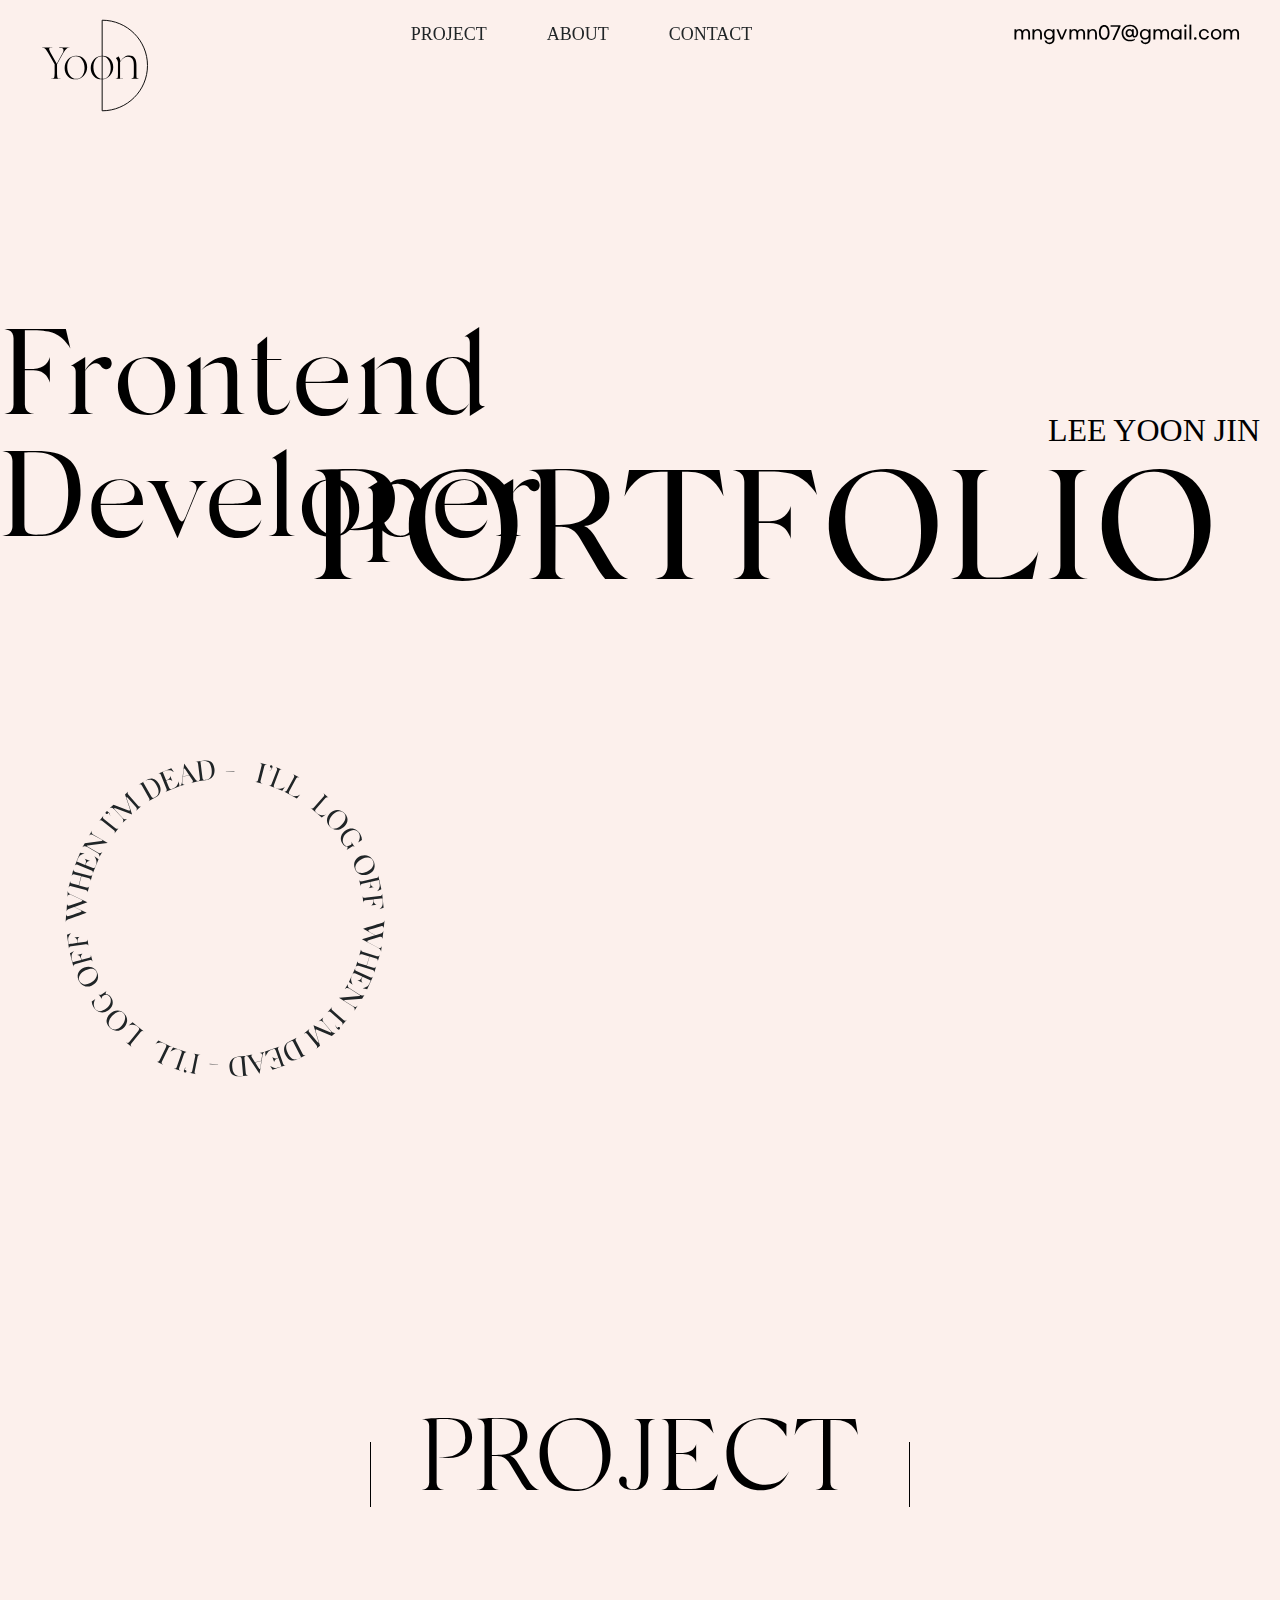
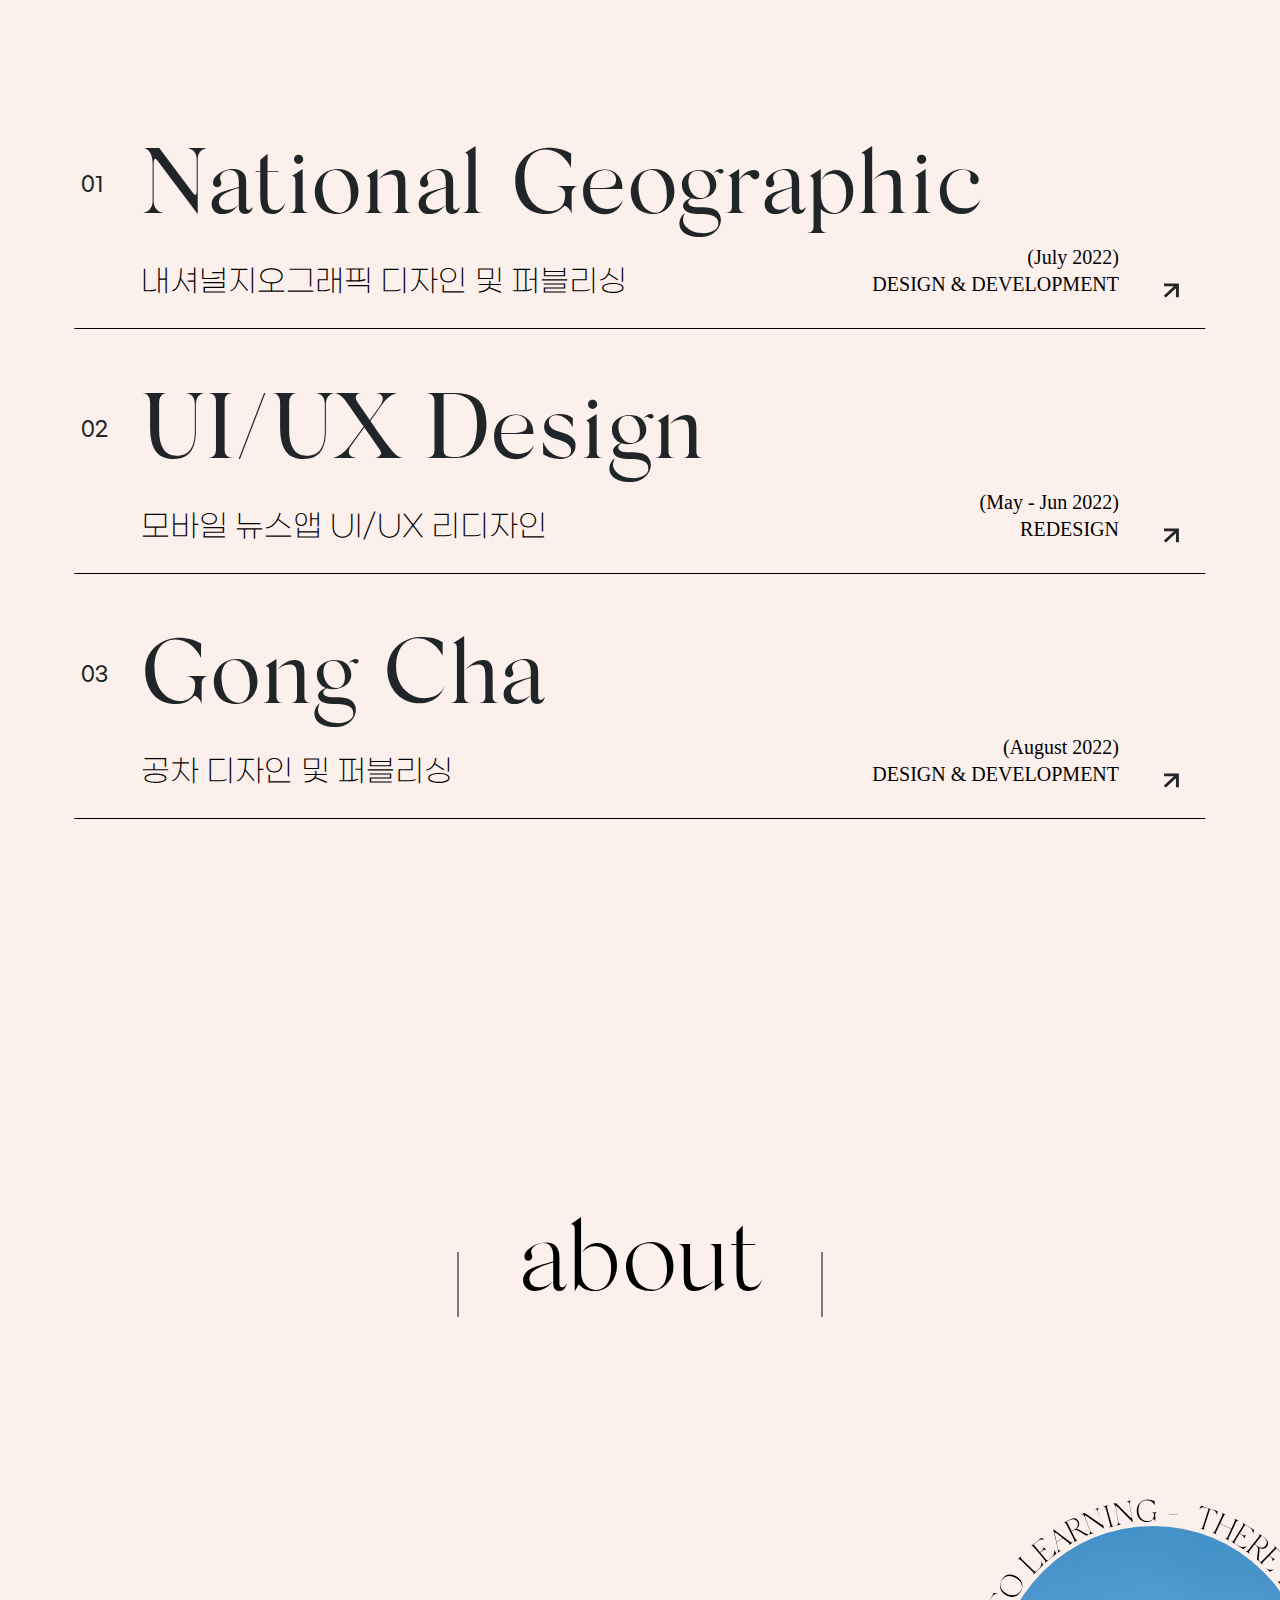
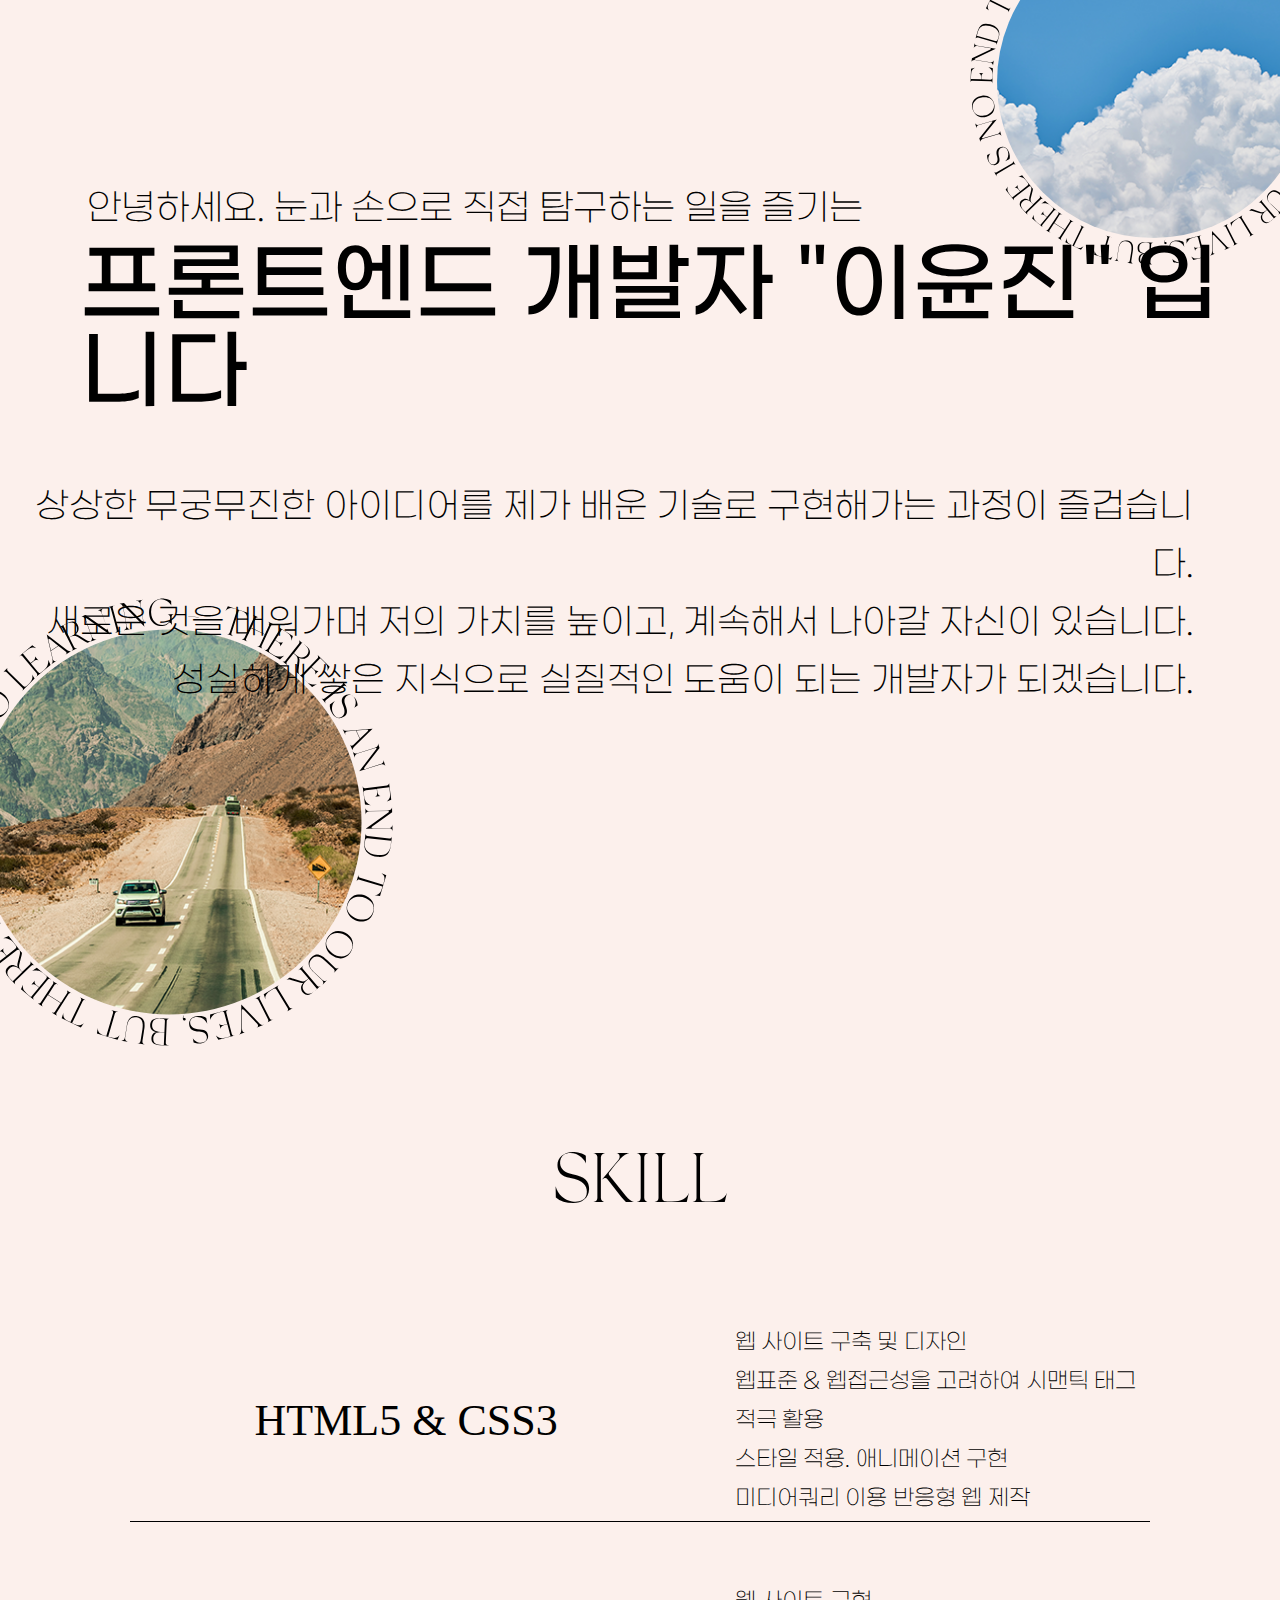
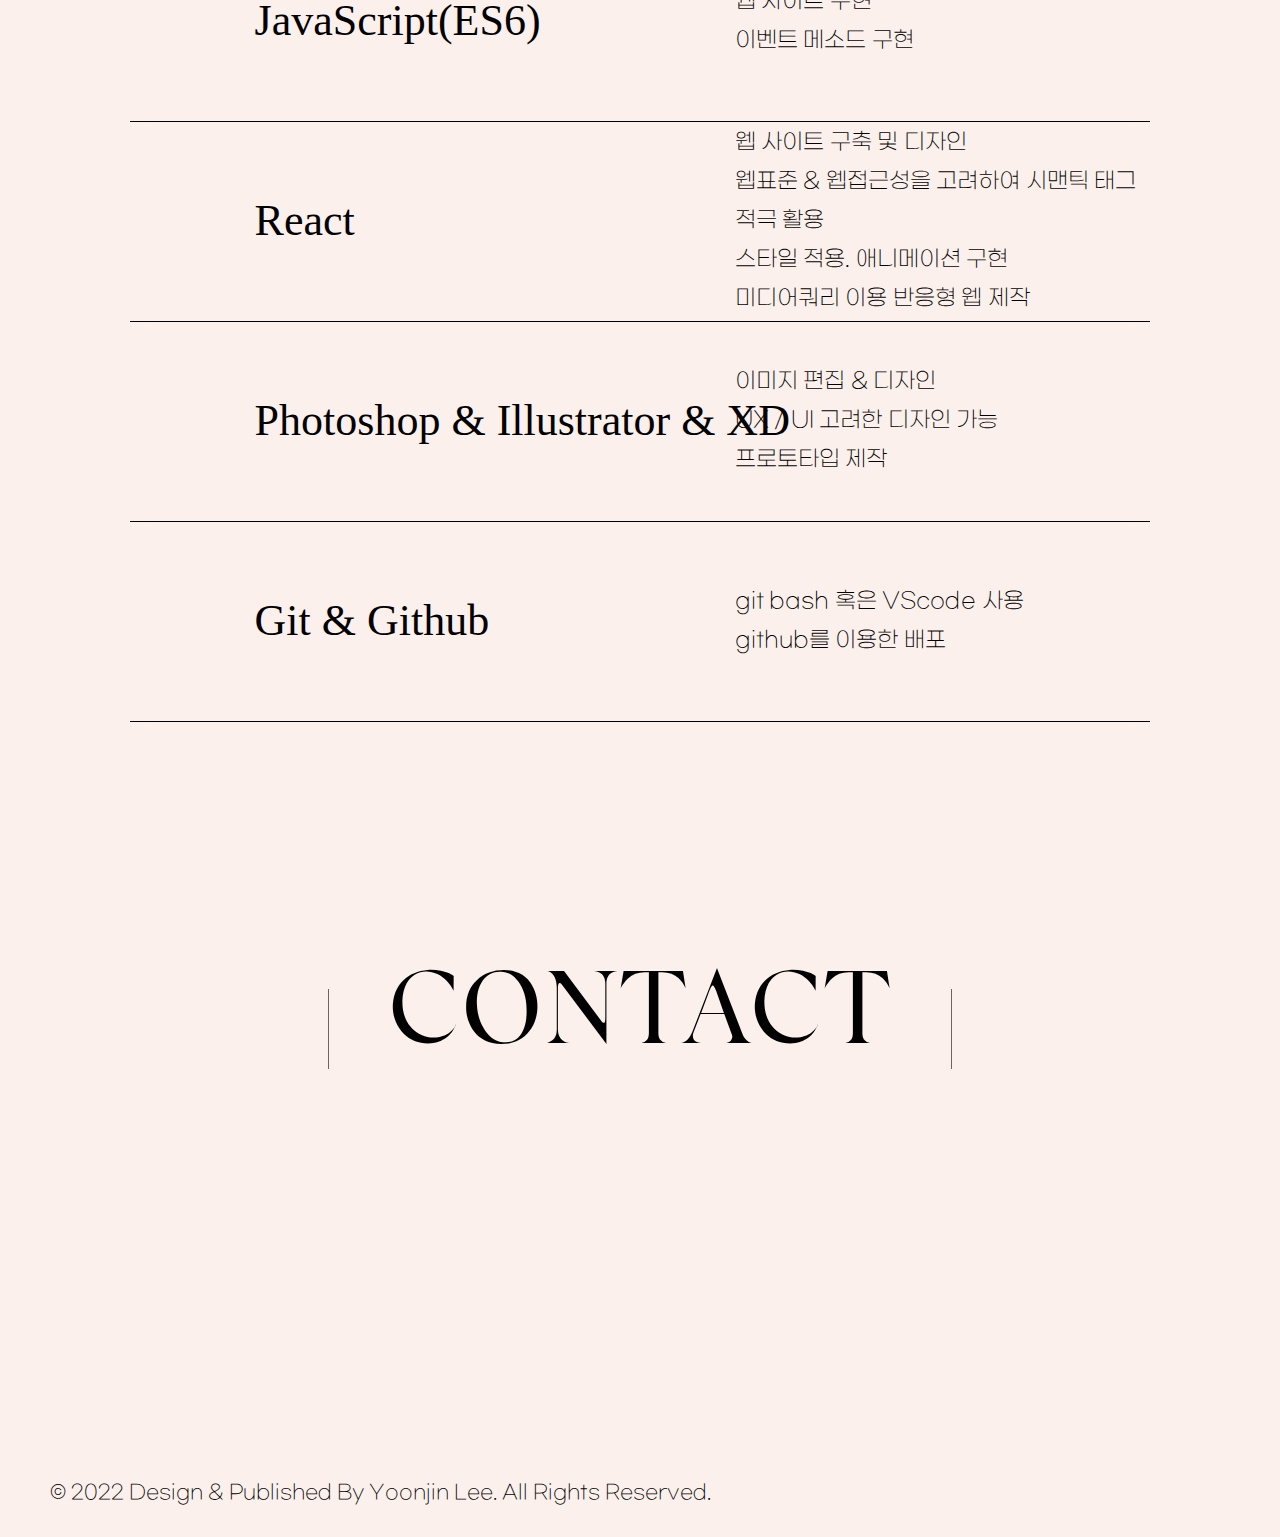
==== index.html @ 03407adf "Create main page" ====
<!DOCTYPE html>
<html lang="ko">
<head>
 <meta charset="UTF-8">
 <meta http-equiv="X-UA-Compatible" content="IE=edge">
<meta name="viewport" content="width=device-width, initial-scale=1, minimum-scale=1, maximum-scale=1, user-scalble=no">

<!-- og -->
<meta property="og:title" content="PORTFOLIO">
<meta property="og:url" content="https://nmgvnm.github.io/Portfolio/">
<meta property="og:image" content="https://nmgvnm.github.io/Portfolio/images/portfolio_og.png">
<meta property="og:description" content="YOONJIN's PORTFOLIO">
<meta property="og:type" content="website">

<!-- favicon -->
<link rel="icon" href="https://nmgvnm.github.io/Portfolio/favicon/favicon_32x32.png" sizes="any">
<link rel="icon" href="https://nmgvnm.github.io/Portfolio/favicon/favicon_180x180.svg" type="image/svg+xml">
<link rel="apple-touch-icon" href="https://nmgvnm.github.io/Portfolio/favicon/favicon_512x512.png">

<!-- reset.css -->
<link rel="stylesheet" href="./common/reset.css">
<!-- font.css -->
<link rel="stylesheet" href="stylesheets/font.css">
<!-- animation.css -->
<link rel="stylesheet" href="stylesheets/animation.css">
<!-- style.css -->
<link rel="stylesheet" href="stylesheets/style.css">
 <title>YOONJIN's PORTFOLIO</title>

</head>
<!-- jQuery -->
<script src="./common/jquery-3.6.0.min.js"></script>
<!-- 내가 작성한 js -->
<script src="script/script.js" defer></script>
<body>
  <div class="wrapper">
    <!-- header -->
    <header>
      <!-- header nav -->
      <div class="top_nav_wrapper">
        <div class="top_nav">
          <div class="logo">
            <img src="images/SVG/logo.svg" alt="logo" class="logo_img">
          </div>
          <ul class="top_menu">
            <li class="project_btn"><a href="#">PROJECT</a></li>
            <li class="about_btn"><a href="#">ABOUT</a></li>
            <li class="contact_btn"><a href="#">CONTACT</a></li>
          </ul>
          <div class="E-mail">
            <p>mngvmn07@gmail.com</p>
          </div>
        </div>
      </div>
      <div class="title_wrapper">
        <div class="title">
          <!-- title 내용 -->
          <h2>Frontend Developer</h2>
          <P>LEE YOON JIN</P>
          <h1>PORTFOLIO</h1>
          <!-- 애니메이션 -->
          <div class="header_ani">
            <img src="images/SVG/header_ani.svg" alt="header_ani" class="ani1">
          </div>
        </div>
      </div>
    </header>
    
    <!-- project, about  -->
    <main>
      <div class="project">
        <h3>PROJECT</h3>
        <ul class="project_list">
          <li class="content">
            <a href="https://nmgvnm.github.io/Portfolio/PROJECT/01">
              <span>01</span>
              <h2>National Geographic</h2>
              <h4>내셔널지오그래픽 디자인 및 퍼블리싱</h4>
              <p>(July 2022)<br>DESIGN & DEVELOPMENT</p>
              <img src="images/SVG/project_arrow.svg" alt="arrow" class="arrow">
            </a>
          </li>
          <li class="content">
            <a href="https://nmgvnm.github.io/Portfolio/PROJECT/02/">
              <span>02</span>
              <h2>UI/UX Design</h2>
              <h4>모바일 뉴스앱 UI/UX 리디자인</h4>
              <p>(May - Jun 2022)<br>REDESIGN</p>
              <img src="images/SVG/project_arrow.svg" alt="arrow" class="arrow">
            </a>
          </li>
          <li class="content">
            <a href="https://nmgvnm.github.io/Portfolio/PROJECT/03/">
              <span>03</span>
              <h2>Gong Cha</h2>
              <h4>공차 디자인 및 퍼블리싱</h4>
              <p>(August 2022)<br>DESIGN & DEVELOPMENT</p>
              <img src="images/SVG/project_arrow.svg" alt="arrow" class="arrow">
            </a>
          </li>
        </ul>
      </div>
      <div class="about">
        <h3>about</h3>

        <div class="about_content_wrapper">

          <div class="about_info">

            <div class="ani1_wrapper">
              <div class="ani1">
                <div class="img ani1_img">bg</div>
                <img src="images/SVG/about_ani.svg" alt="about_ani" class="about_ani1">
              </div>
            </div>

            <div class="ani2_wrapper">
              <div class="ani2">
                <div class="img ani2_img">bg</div>
                <img src="images/SVG/about_ani.svg" alt="about_ani" class="about_ani2">
              </div>
            </div>

            <p>안녕하세요. 눈과 손으로 직접 탐구하는 일을 즐기는</p>
            <h2>프론트엔드 개발자 "이윤진" 입니다</h2>
            <div class="about_me">
              <p>
                상상한 무궁무진한 아이디어를 제가 배운 기술로 구현해가는
                과정이 즐겁습니다.<br />
                새로운 것을 배워가며 저의 가치를 높이고, 계속해서 나아갈
                자신이 있습니다.<br />
                성실하게 쌓은 지식으로 실질적인 도움이 되는 개발자가
                되겠습니다.
              </p>
            </div>
          </div>
          <div class="about_skill_wrapper">
            <div class="about_skill">
              <h2>SKILL</h2>
              <ul class="skill_list">
                <li class="content">
                  <h5>HTML5 & CSS3</h5>
                  <ul class="possible">
                    <li>웹 사이트 구축 및 디자인</li>
                    <li>웹표준 & 웹접근성을 고려하여 시맨틱 태그 적극 활용</li>
                    <li>스타일 적용. 애니메이션 구현</li>
                    <li>미디어쿼리 이용 반응형 웹 제작</li>
                  </ul>
                </li>
                <li class="content">
                  <h5>JavaScript(ES6)</h5>
                  <ul class="possible">
                    <li>웹 사이트 구현</li>
                    <li>이벤트 메소드 구현</li>
                  </ul>
                </li>
                <li class="content">
                  <h5>React</h5>
                  <ul class="possible">
                    <li>웹 사이트 구축 및 디자인</li>
                    <li>웹표준 & 웹접근성을 고려하여 시맨틱 태그 적극 활용</li>
                    <li>스타일 적용. 애니메이션 구현</li>
                    <li>미디어쿼리 이용 반응형 웹 제작</li>
                  </ul>
                </li>
                <li class="content">
                  <h5>Photoshop & Illustrator & XD</h5>
                  <ul class="possible">
                    <li>이미지 편집 & 디자인</li>
                    <li>UX / UI 고려한 디자인 가능</li>
                    <li>프로토타입 제작</li>
                  </ul>
                </li>
                <li class="content">
                  <h5>Git & Github</h5>
                  <ul class="possible">
                    <li>git bash 혹은 VScode 사용</li>
                    <li>github를 이용한 배포</li>
                  </ul>
                </li>
              </ul>
            </div>
          </div>
        </div>
      </div>
    </main>
    <article>

      <div class="contact_wrapper">
        <ul class="contact">
          <li>
            <h3>CONTACT</h3>
          </li>
          <li>
            <div class="info">
              <div class="logo">
                <img src="./images/SVG/logo.svg" alt="logo" width="80px">
              </div>
              <h3>LEE YOON JIN</h3>
              <h5>E-mail</h5>
              <h6>nmgvnm@naver.com</h6>
              <div class="kakao">
                <img src="./images/open_kakao.jpg" width="200px" alt="kakao">
                <p>kakao openchat</p>
              </div>
          </li>
        </ul>
      </div>
    </article>
    <!-- footer copyrights -->
    <footer>
      <p>© 2022 Design & Published By Yoonjin Lee. All Rights Reserved.</p>
    </footer>

    <div class="top_btn">TOP</div>
  </div>
</body>
</html>
---- stylesheets/font.css ----
@charset "utf-8";

@font-face {
  font-family: 'Pretendard';
  src: url(../common/font/PretendardVariable.woff2) format('woff2-variations');
  font-style: normal;
  font-display: swap;
  font-weight: 45 920;
}

@font-face {
  font-family: 'geograph';
  src: url(../common/font/geographwebregular.woff2) format('woff2');
  font-style: normal;
  font-weight: 400;
}


/* Montserrat font*/
@font-face {
  font-family: 'Montserrat';
  src: url(../common/font/Montserrat-Light.woff2) format('woff2');
  font-style: normal;
  font-weight: 300;
}
@font-face {
  font-family: 'Montserrat';
  src: url(../common/font/Montserrat-Regular.woff2) format('woff2');
  font-style: normal;
  font-weight: 400;
}
@font-face {
  font-family: 'Montserrat';
  src: url(../common/font/Montserrat-Medium.woff2) format('woff2');
  font-style: normal;
  font-weight: 500;
}
@font-face {
  font-family: 'Montserrat';
  src: url(../../common/font/Montserrat-ExtraBold.woff2) format('woff2');
  font-style: normal;
  font-weight: 800;
}

/* GmarketSans font */
@font-face {
  font-family: 'GmarketSans';
  src: url(../common/font/GmarketSansLight.woff) format('woff');
  font-style: normal;
  font-weight: 300;
}
@font-face {
  font-family:'GmarketSans';
  src: url(../common/font/GmarketSansMedium.woff) format('woff');
  font-style: normal;
  font-weight: 500;
}


@font-face {
  font-family: 'S-CoreDream-3Light';
  src: url('https://cdn.jsdelivr.net/gh/projectnoonnu/noonfonts_six@1.2/S-CoreDream-3Light.woff') format('woff');
  font-weight: normal;
  font-style: normal;
}

@font-face {
  font-family:'SilkSerif';
  src: url(../common/font/SilkSerif-ExtraLight.woff) format('woff');
  font-style: normal;
  font-weight: 100;
}
@font-face {
  font-family:'SilkSerif';
  src: url(../common/font/SilkSerif-Light.woff) format('woff');
  font-style: normal;
  font-weight: 300;
}
@font-face {
  font-family:'SilkSerif';
  src: url(../common/font/SilkSerif-Regular.woff) format('woff');
  font-style: normal;
  font-weight: 400;
}

@import url('https://fonts.googleapis.com/css2?family=Noto+Serif+KR:wght@200;300;400;500;600;700;900&display=swap');

@font-face {
  font-family: 'Cafe24Oneprettynight';
  src: url(../common/font/Cafe24Oneprettynight.woff) format('woff');
  font-style: normal;
  font-weight: 400;
}

/* sb 어그로 */
@font-face {
  font-family: 'SBAggro';
  src: url(../common/font/SBAggroLight.woff) format('woff');
  font-style: normal;
  font-weight: 300;
}

@font-face {
  font-family: 'SBAggro';
  src: url(../common/font/SBAggroMedium.woff) format('woff');
  font-style: normal;
  font-weight: 500;
}

@font-face {
  font-family: 'SBAggro';
  src: url(../common/font/SBAggroBold.woff) format('woff');
  font-style: normal;
  font-weight: 700;
}
---- stylesheets/animation.css ----
@charset "utf-8";

/**** header 애니매이션 ****/

/* 동그라미 글자 애니메이션 */
@keyframes header_ani1 {
  100%{
    transform: rotate(360deg);
  }
}
/* 왼쪽 라인 애니메이션 */
@keyframes header_line1 {
  100%{
    height: 580px;
  }
}
/* 오른쪽 라인 애니메이션 */
@keyframes header_line2 {
  100% {
    width: 785px;
  }
}

/**** main 애니매이션 ****/

/* about 왼쪽 동그라미 */
@keyframes about_ani1 {
  100%{
    transform: rotate(360deg);
  }
}

/* about 오른쪽 동그라미 */
@keyframes about_ani2 {
  100%{
    transform: rotate(-360deg);
  }
}
---- stylesheets/style.css ----
@charset "UTF-8";
:root {
  --main-color: #202527;
  --bg-color: #fcf0ec;
}

h1,
h2,
h3,
h4,
h5 {
  font-family: "SilkSerif";
}

p {
  font-family: "GmarketSans";
}

a {
  color: var(--main-color);
  display: block;
}

.wrapper {
  background-color: var(--bg-color);
  width: 100%;
  overflow: hidden;
}

/* header */
* {
  box-sizing: border-box;
}

header .top_nav_wrapper {
  position: fixed;
  top: 0;
  z-index: 9999;
}
header .top_nav {
  width: 100vw;
  height: 134px;
  padding: 15px 40px;
  display: flex;
  justify-content: space-between;
  font-family: "Montserrat";
  font-weight: 500;
  font-size: 1.125rem;
}
header .top_nav .logo {
  width: 110px;
  margin-top: 3px;
  transition: 0.5s;
}
header .top_nav .logo .logo_img {
  width: 110px;
  transition: 0.5s;
}
header .top_nav .logo .logo_img.down {
  width: 80px;
  margin-top: 3px;
}
header .top_nav .top_menu {
  display: flex;
  text-align: center;
}
header .top_nav .top_menu li {
  padding: 10px 10px;
  margin: 0 20px;
  height: fit-content;
  cursor: pointer;
  position: relative;
}
header .top_nav .top_menu li::after {
  content: "";
  background-color: var(--main-color);
  width: 0;
  height: 1px;
  position: absolute;
  bottom: 0;
  left: 0;
  transition: 0.3s;
}
header .top_nav .top_menu li:hover::after {
  width: 100%;
}
header .top_nav .E-mail {
  padding: 10px 0;
}
header .title_wrapper {
  margin-top: 134px;
  height: 1127px;
  position: relative;
  overflow: hidden;
}
header .title_wrapper .title {
  height: inherit;
}
header .title_wrapper .title::after {
  content: "";
  position: absolute;
  width: 1px;
  height: 0px;
  background-color: #000;
  top: 42px;
  left: 6.4063vw;
  animation: header_line1 1s 0.5s 1 forwards;
}
header .title_wrapper .title::before {
  content: "";
  width: 0px;
  height: 1px;
  background-color: #000;
  position: absolute;
  top: 327px;
  right: 0;
  animation: header_line2 1s 0.5s 1 forwards;
}
header .title_wrapper .title h2 {
  font-size: 7.625rem;
  top: 190px;
  right: 26.5625vw;
  position: absolute;
}
header .title_wrapper .title h1 {
  font-size: 9.75rem;
  top: 330px;
  right: 4.6875vw;
  position: absolute;
}
header .title_wrapper .title p {
  font-size: 2rem;
  font-family: "Montserrat";
  top: 280px;
  right: 1.5625vw;
  position: absolute;
}
header .title .header_ani {
  width: 326px;
  position: absolute;
  bottom: 180px;
  left: 4.8438vw;
  animation: header_ani1 infinite linear 25s 0.5s;
}
main h3 {
  font-size: 6.375rem;
  text-align: center;
  position: absolute;
  left: 50%;
  transform: translate(-50%);
  font-weight: 300;
}
main .project {
  width: 100%;
  height: 1400px;
  position: relative;
}
main .project > h3 {
  top: 154px;
  padding: 0 50px;
}
main .project > h3::after {
  content: "";
  position: absolute;
  width: 1px;
  height: 65px;
  background-color: #000;
  left: 0;
  bottom: 10px;
}
main .project > h3::before {
  content: "";
  position: absolute;
  width: 1px;
  height: 65px;
  background-color: #000;
  right: 0;
  bottom: 10px;
}
main .project .project_list {
  position: absolute;
  top: 423px;
  left: 50%;
  transform: translate(-50%);
}
main .project .project_list .content {
  border-bottom: 1px solid #000;
  position: relative;
}
main .project .project_list .content a {
  width: 88.3854vw;
  height: 244px;
  transition: 1s;
}
main .project .project_list .content a::after {
  content: "";
  width: 0px;
  height: 1.7px;
  background-color: var(--main-color);
  position: absolute;
  bottom: 0px;
  left: 0;
  transition: 0.8s;
}
main .project .project_list .content:hover a::after {
  width: 88.3854vw;
}
main .project .project_list .content span {
  font-size: 1.25rem;
  position: absolute;
  top: 91px;
  left: 0.5208vw;
  font-family: "GmarketSans";
}
main .project .project_list .content h2 {
  font-size: 5.813rem;
  position: absolute;
  top: 61px;
  left: 5.2083vw;
}
main .project .project_list .content h4 {
  font-size: 1.875rem;
  font-family: "GmarketSans";
  font-weight: 300;
  position: absolute;
  bottom: 30px;
  left: 5.2083vw;
  color: #000;
}
main .project .project_list .content p {
  font-size: 1.25rem;
  font-weight: 400;
  text-align: right;
  line-height: 1.688rem;
  position: absolute;
  bottom: 30px;
  right: 6.7708vw;
  color: #000;
  font-family: "Montserrat";
}
main .project .project_list .content img {
  width: 1.1979vw;
  position: absolute;
  bottom: 30px;
  right: 2.0833vw;
}
main .about {
  width: 100%;
  height: 2707px;
  position: relative;
}
main .about > h3 {
  top: 154px;
  padding: 0 60px;
}
main .about > h3::after {
  content: "";
  position: absolute;
  width: 1px;
  height: 65px;
  background-color: #000;
  left: 0;
  bottom: 0px;
}
main .about > h3::before {
  content: "";
  position: absolute;
  width: 1px;
  height: 65px;
  background-color: #000;
  right: 0;
  bottom: 0px;
}
main .about .about_content_wrapper {
  width: 100%;
  position: absolute;
  top: 434px;
}
main .about .about_info {
  height: 1156px;
  width: 100%;
  position: relative;
}
main .about .about_info > * {
  position: absolute;
}
main .about .about_info .ani1_wrapper {
  top: 0;
  right: -60px;
}
main .about .about_info .ani1_wrapper .ani1 {
  position: relative;
  width: 374px;
  height: 374px;
}
main .about .about_info .ani1_wrapper .ani1 .ani1_img {
  position: absolute;
  width: 312px;
  height: 312px;
  color: rgba(0, 0, 0, 0);
  border-radius: 50%;
  background: url(../images/about_ani1.png) no-repeat 50%/cover;
  left: 50%;
  top: 50%;
  transform: translate(-50%, -50%);
}
main .about .about_info .ani1_wrapper .ani1 .about_ani1 {
  width: 374px;
  position: absolute;
  animation: about_ani1 25s infinite linear;
}
main .about .about_info .ani2_wrapper {
  bottom: 0;
  left: -60px;
}
main .about .about_info .ani2_wrapper .ani2 {
  position: relative;
  width: 458px;
  height: 458px;
}
main .about .about_info .ani2_wrapper .ani2 .ani2_img {
  position: absolute;
  width: 385px;
  height: 385px;
  color: rgba(0, 0, 0, 0);
  border-radius: 50%;
  background: url(../images/about_ani2.png) no-repeat 50%/cover;
  left: 50%;
  top: 50%;
  transform: translate(-50%, -50%);
}
main .about .about_info .ani2_wrapper .ani2 .about_ani2 {
  width: 458px;
  animation: about_ani2 25s infinite linear;
}
main .about .about_info > p {
  font-size: 2.232rem;
  font-weight: 300;
  left: 6.8229vw;
  top: 297px;
}
main .about .about_info h2 {
  font-size: 5.449rem;
  font-family: "GmarketSans";
  left: 6.25vw;
  top: 350px;
}
main .about .about_info .about_me {
  font-size: 2.188rem;
  line-height: 3.625rem;
  font-weight: 300;
  text-align: right;
  right: 6.8229vw;
  top: 584px;
}
main .about .about_skill {
  height: 1117px;
  width: 100%;
}
main .about .about_skill h2 {
  font-weight: 100;
  font-size: 4.418rem;
  text-align: center;
  padding: 100px;
}
main .about .about_skill .skill_list {
  width: 100%;
}
main .about .about_skill .skill_list .content {
  margin: 0 auto;
  width: 79.7396vw;
  height: 200px;
  border-bottom: 1px solid #000;
  position: relative;
}
main .about .about_skill .skill_list .content h5 {
  font-family: "Montserrat";
  position: absolute;
  left: 9.7604vw;
  top: 50%;
  transform: translate(0, -50%);
  font-size: 2.75rem;
}
main .about .about_skill .skill_list .content .possible {
  font-family: "GmarketSans";
  font-weight: 100;
  font-size: 1.375rem;
  line-height: 2.438rem;
  position: absolute;
  left: 47.261vw;
  top: 50%;
  transform: translate(0, -50%);
}

article {
  width: 100%;
  height: 883.1972px;
  overflow: hidden;
  cursor: pointer;
}
article .contact_wrapper {
  width: 624px;
  height: 300px;
  margin: 291px auto;
}
article .contact_wrapper .contact {
  width: 100%;
  height: 100%;
  position: relative;
}
article .contact_wrapper .contact li {
  width: 100%;
  height: 100%;
  position: absolute;
  top: 0;
  left: 0;
  background-color: var(--bg-color);
}
article .contact_wrapper .contact li:first-child {
  text-align: center;
  line-height: 300px;
  z-index: 99;
  transition: 1s;
}
article .contact_wrapper .contact li:first-child.rotate_title {
  opacity: 0;
  transform: rotateY(180deg);
  z-index: -1;
}
article .contact_wrapper .contact li:last-child {
  border: 1px solid #666;
  transition: 1s;
  opacity: 0;
  transform: rotateY(180deg);
}
article .contact_wrapper .contact li:last-child.rotate_info {
  opacity: 1;
  transform: rotateY(360deg);
}

/* info */
.contact li:first-child h3 {
  font-size: 6.397rem;
  padding: 10px 60px;
  position: relative;
}
.contact li:first-child h3::after {
  content: "";
  position: absolute;
  width: 1px;
  height: 80px;
  background-color: #666;
  left: 0;
  top: calc(50% + 10px);
  transform: translateY(-50%);
  transition: 0.5s;
}
.contact li:first-child h3::before {
  content: "";
  position: absolute;
  width: 1px;
  height: 80px;
  background-color: #666;
  right: 0;
  top: calc(50% + 10px);
  transform: translateY(-50%);
}
.contact .info {
  width: 100%;
  height: 100%;
  position: relative;
}
.contact .info > * {
  position: absolute;
  font-family: "Pretendard";
}
.contact .info .logo {
  top: 20px;
  left: 20px;
}
.contact .info h3 {
  top: 200px;
  left: 20px;
  font-size: 2rem;
}
.contact .info h5 {
  top: 250px;
  left: 20px;
  font-size: 1.3rem;
}
.contact .info h6 {
  top: 250px;
  left: 90px;
  font-size: 1.3rem;
}
.contact .info .kakao {
  right: 20px;
  top: 20px;
  text-align: center;
}
.contact .info .kakao p {
  padding: 10px 0;
}

footer {
  width: 100%;
  height: 85.7141px;
  padding: 0 50px;
}
footer p {
  font-size: 1.25rem;
  line-height: 85.7141px;
  font-weight: 300;
}

/* TOP 버튼 */
.top_btn {
  width: 100px;
  height: 100px;
  border-radius: 50%;
  background-color: #202527;
  color: #fff;
  font-family: "Montserrat";
  font-weight: 500;
  font-size: 2rem;
  display: flex;
  justify-content: center;
  align-items: center;
  position: fixed;
  right: 50px;
  bottom: 50px;
  transition: 0.3s;
  opacity: 0;
  cursor: pointer;
}
.top_btn:hover {
  background-color: #5d686d;
  font-weight: 600;
  transform: scale(1.1);
}
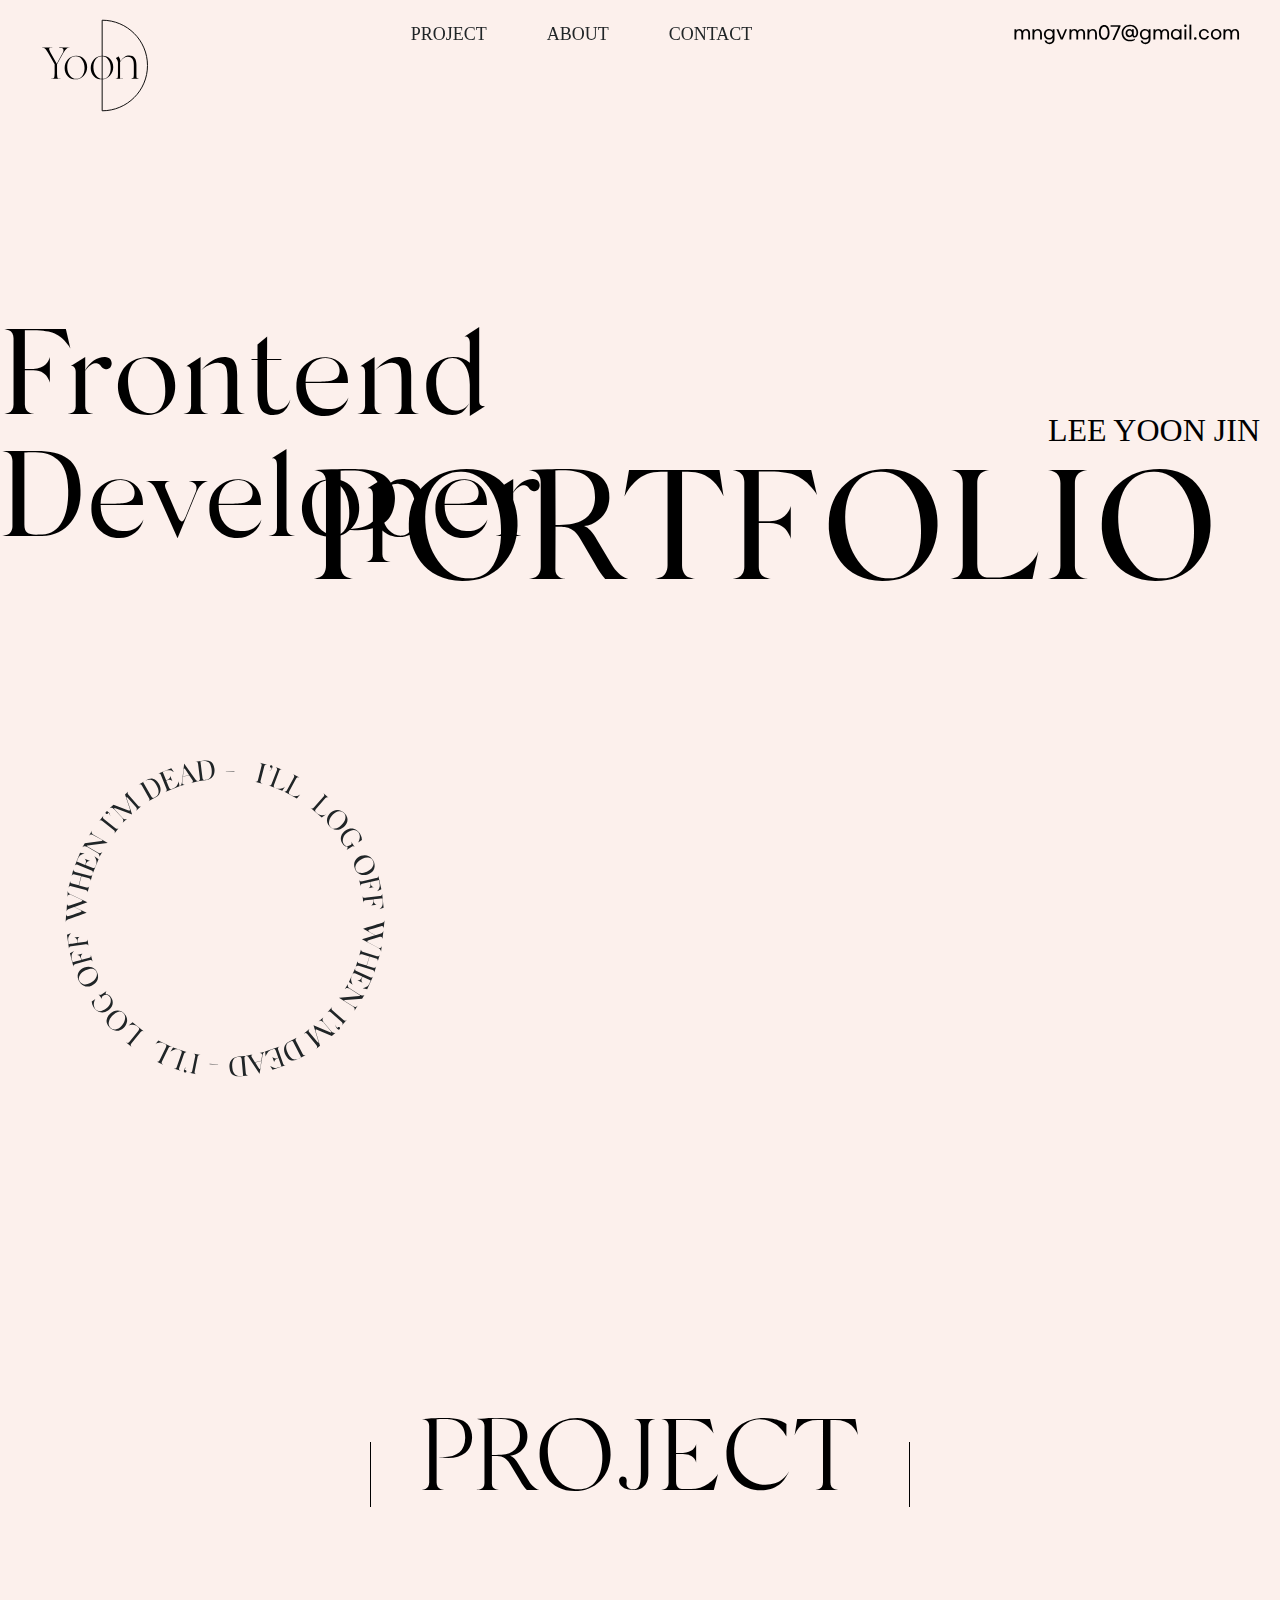
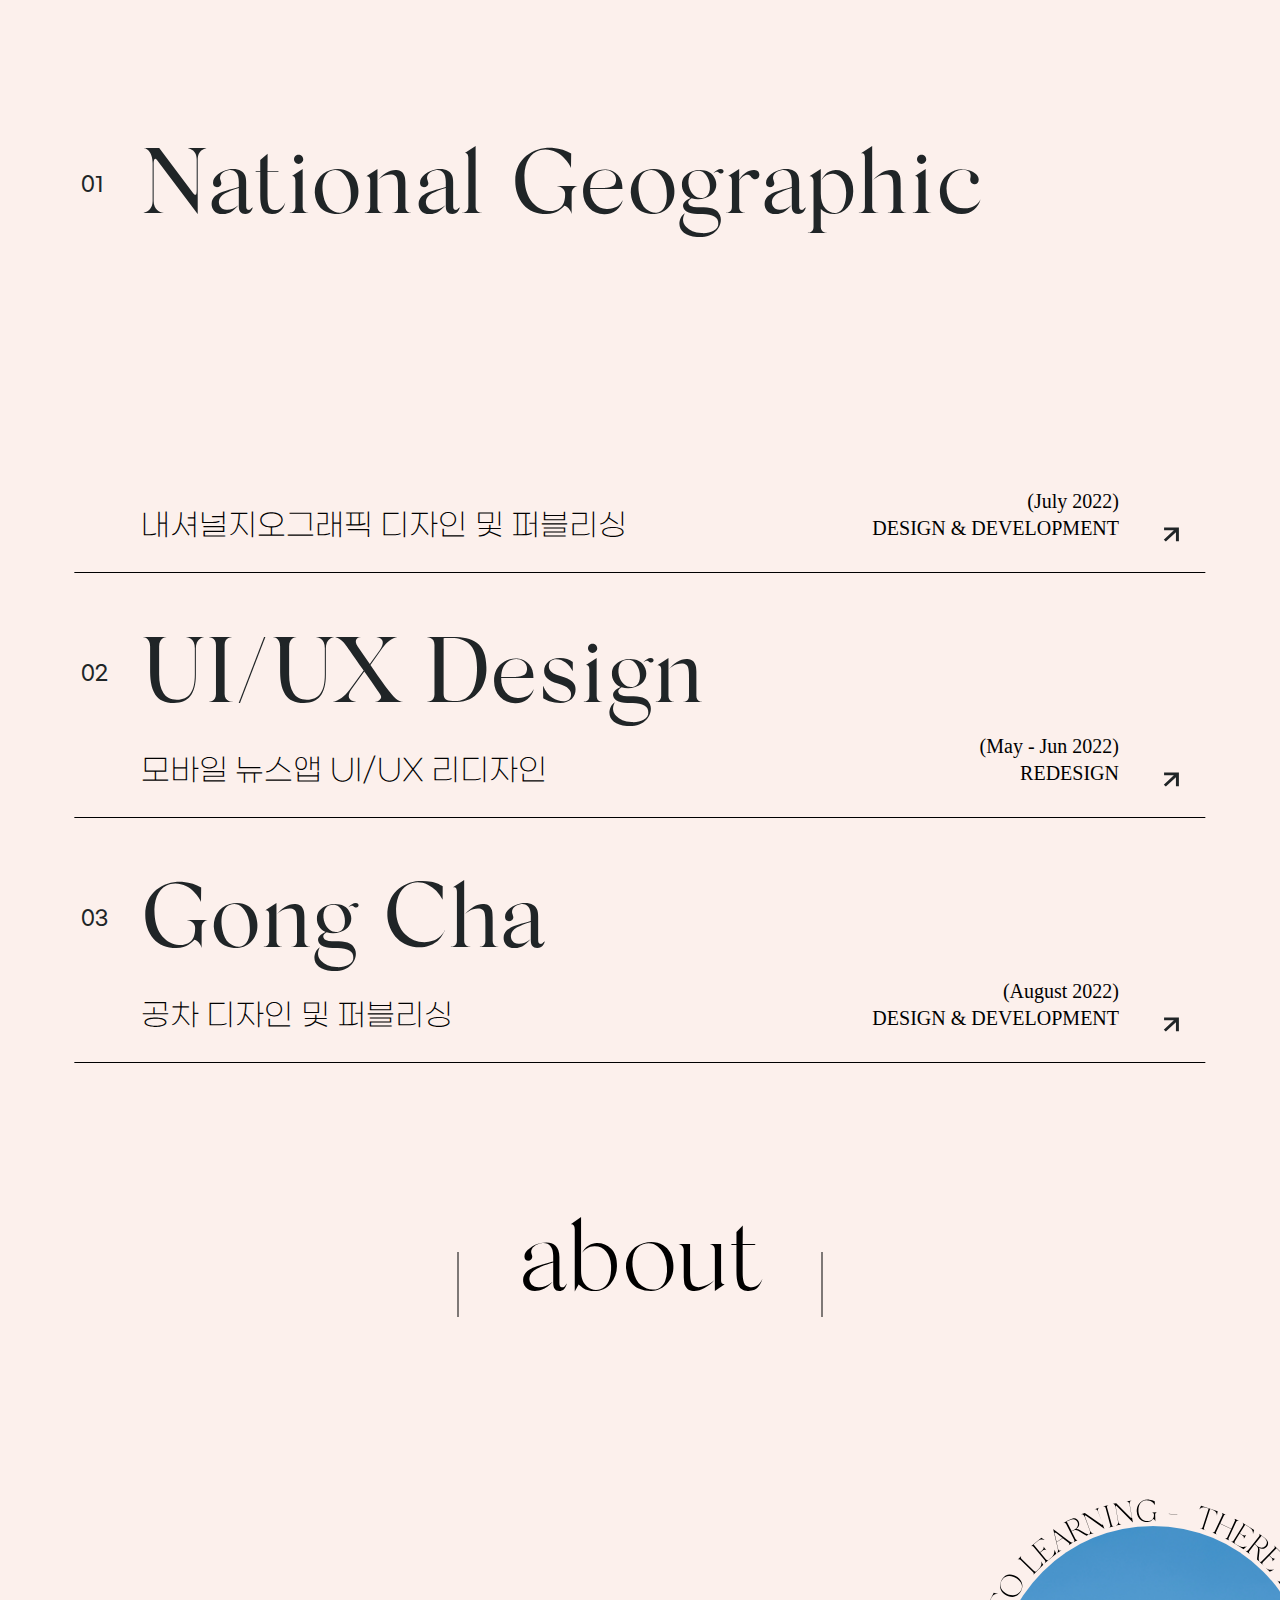
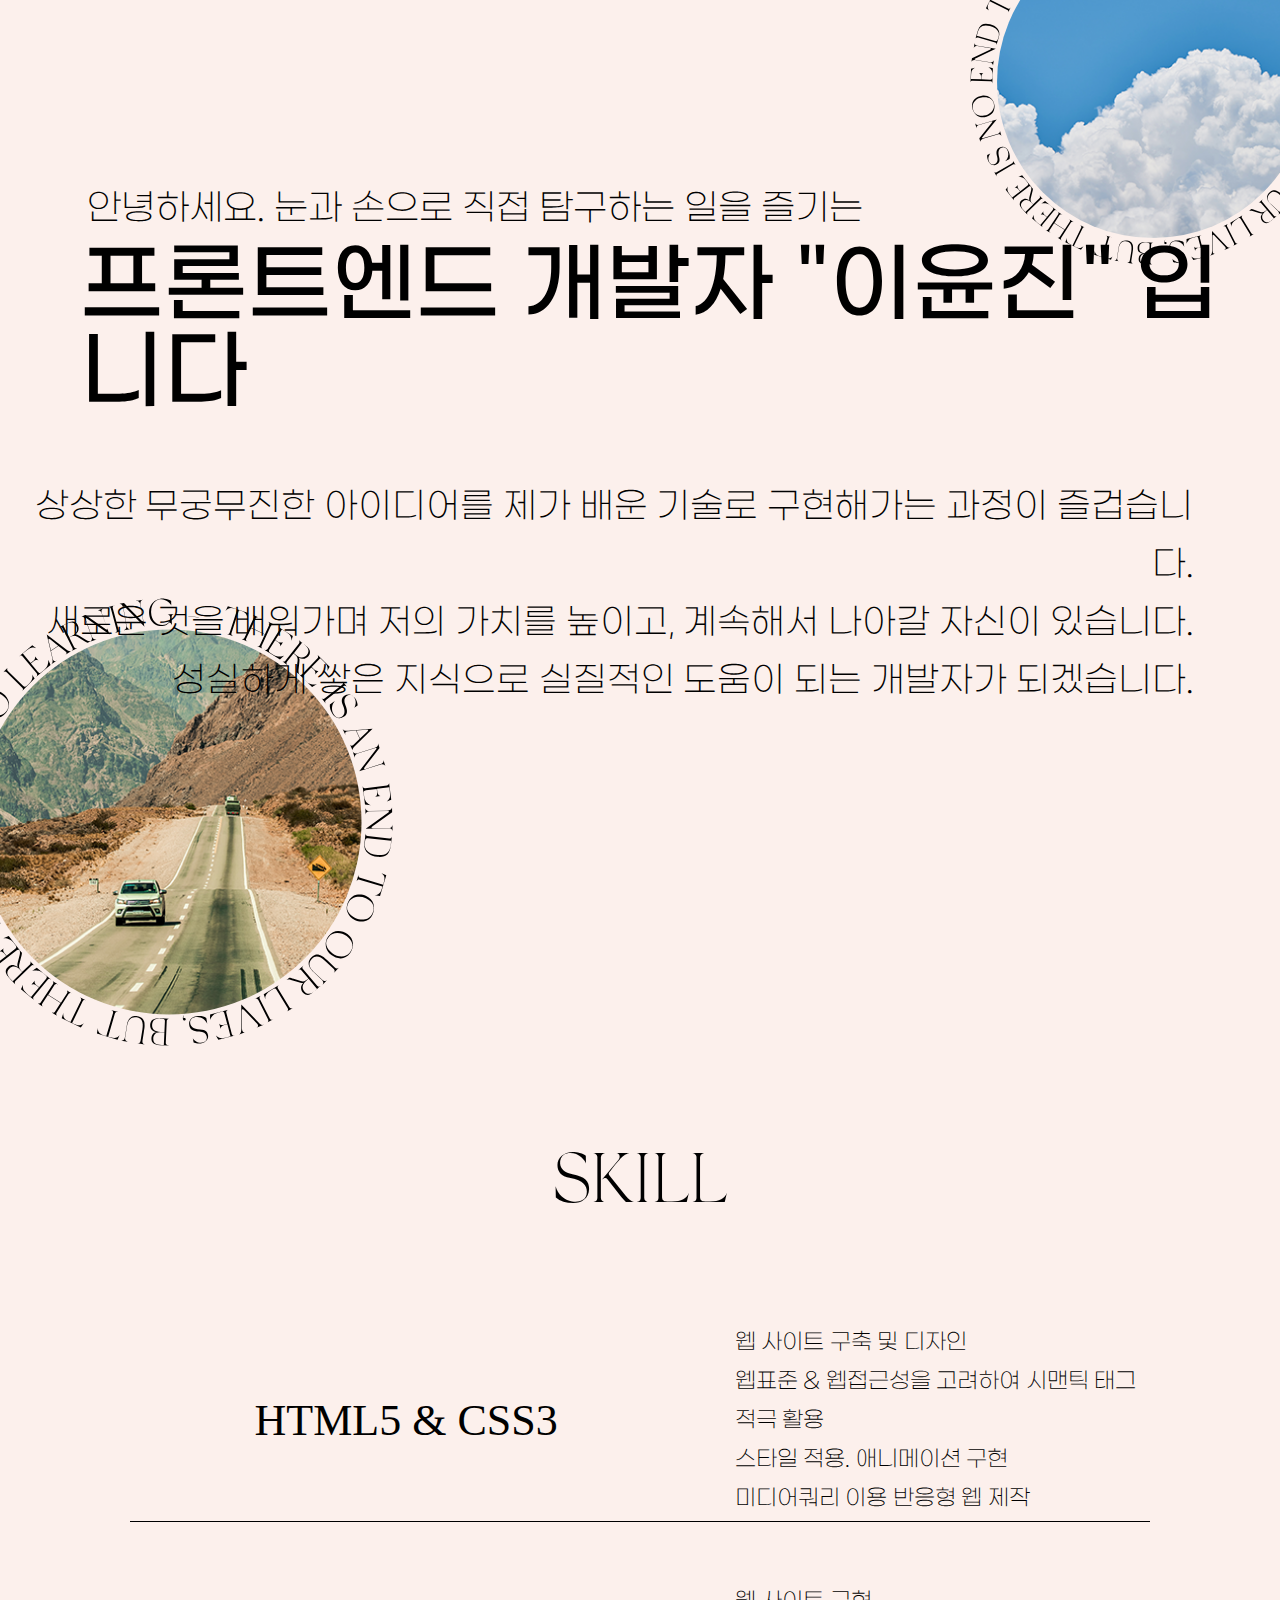
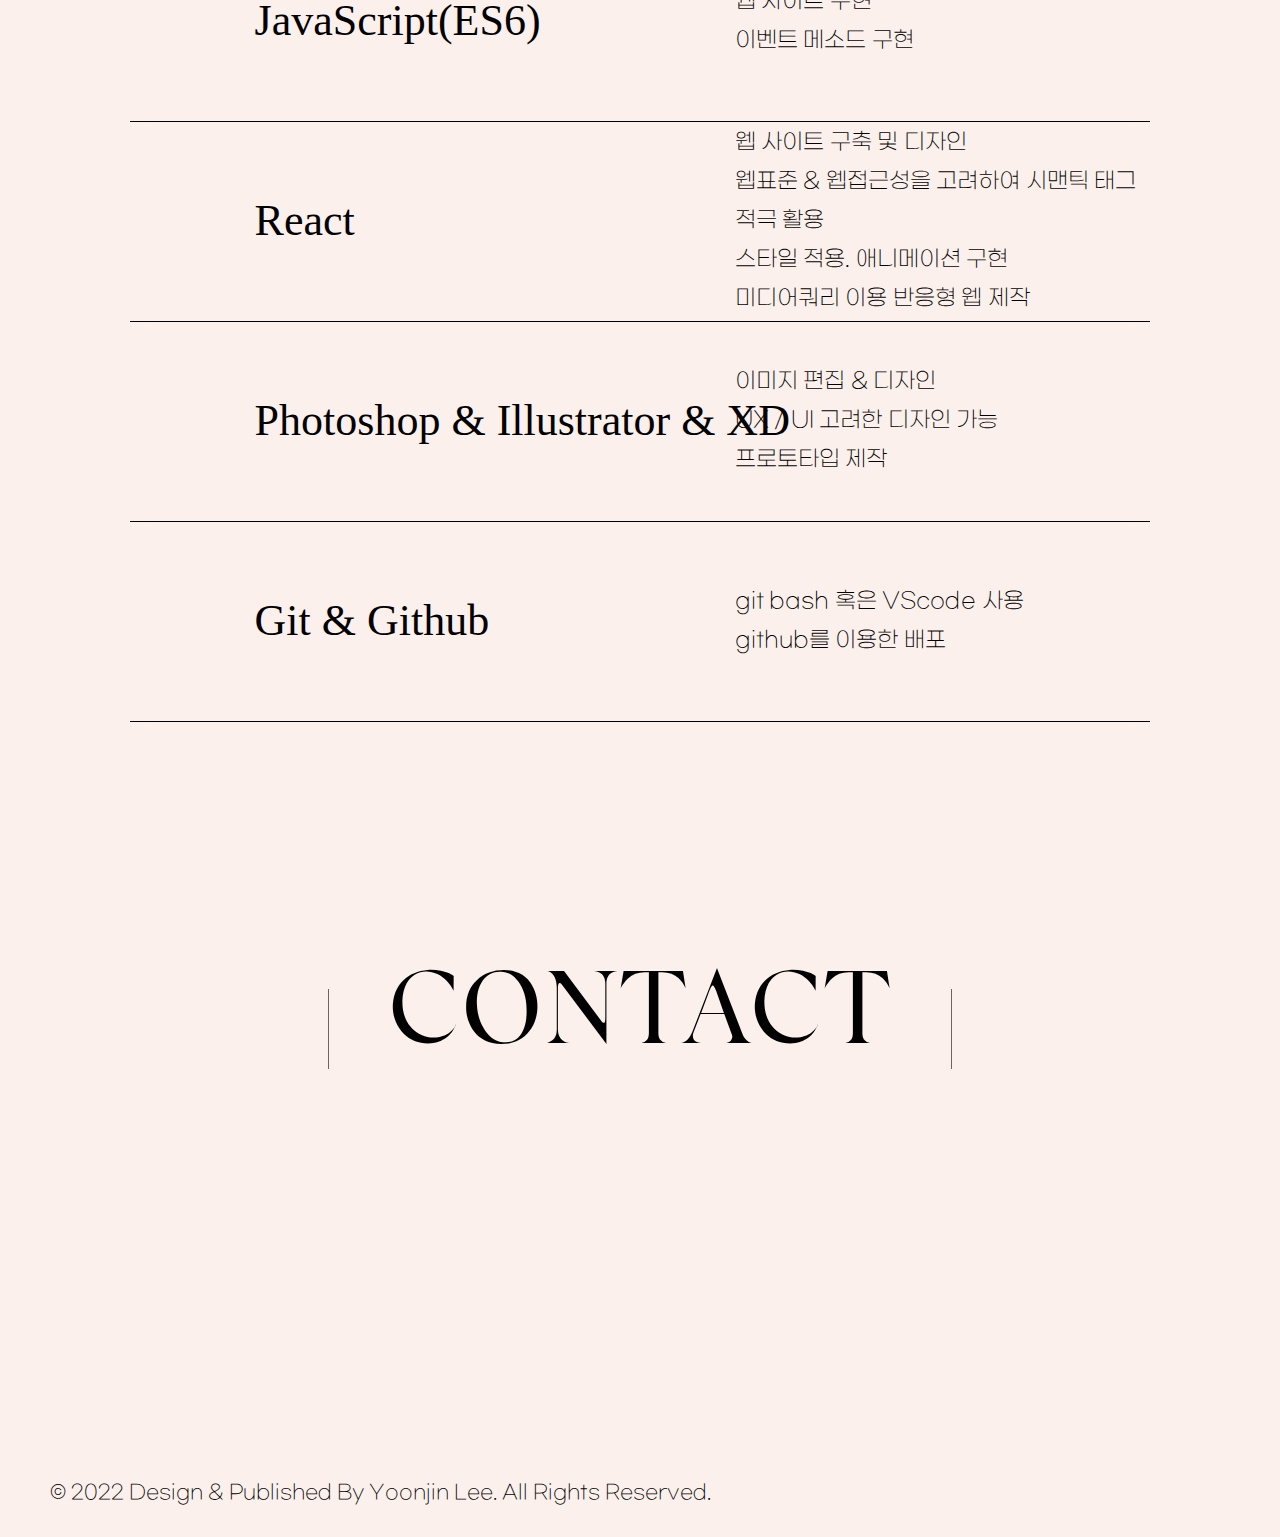
==== commit 874e5674: "link test2" ====
--- a/index.html
+++ b/index.html
@@ -73,6 +73,7 @@
         <ul class="project_list">
           <li class="content">
             <a href="https://nmgvnm.github.io/Portfolio/PROJECT/01">
+            <a href="https://leeyoonjin-portfolio.netlify.app/PROJECT/01">
               <span>01</span>
               <h2>National Geographic</h2>
               <h4>내셔널지오그래픽 디자인 및 퍼블리싱</h4>
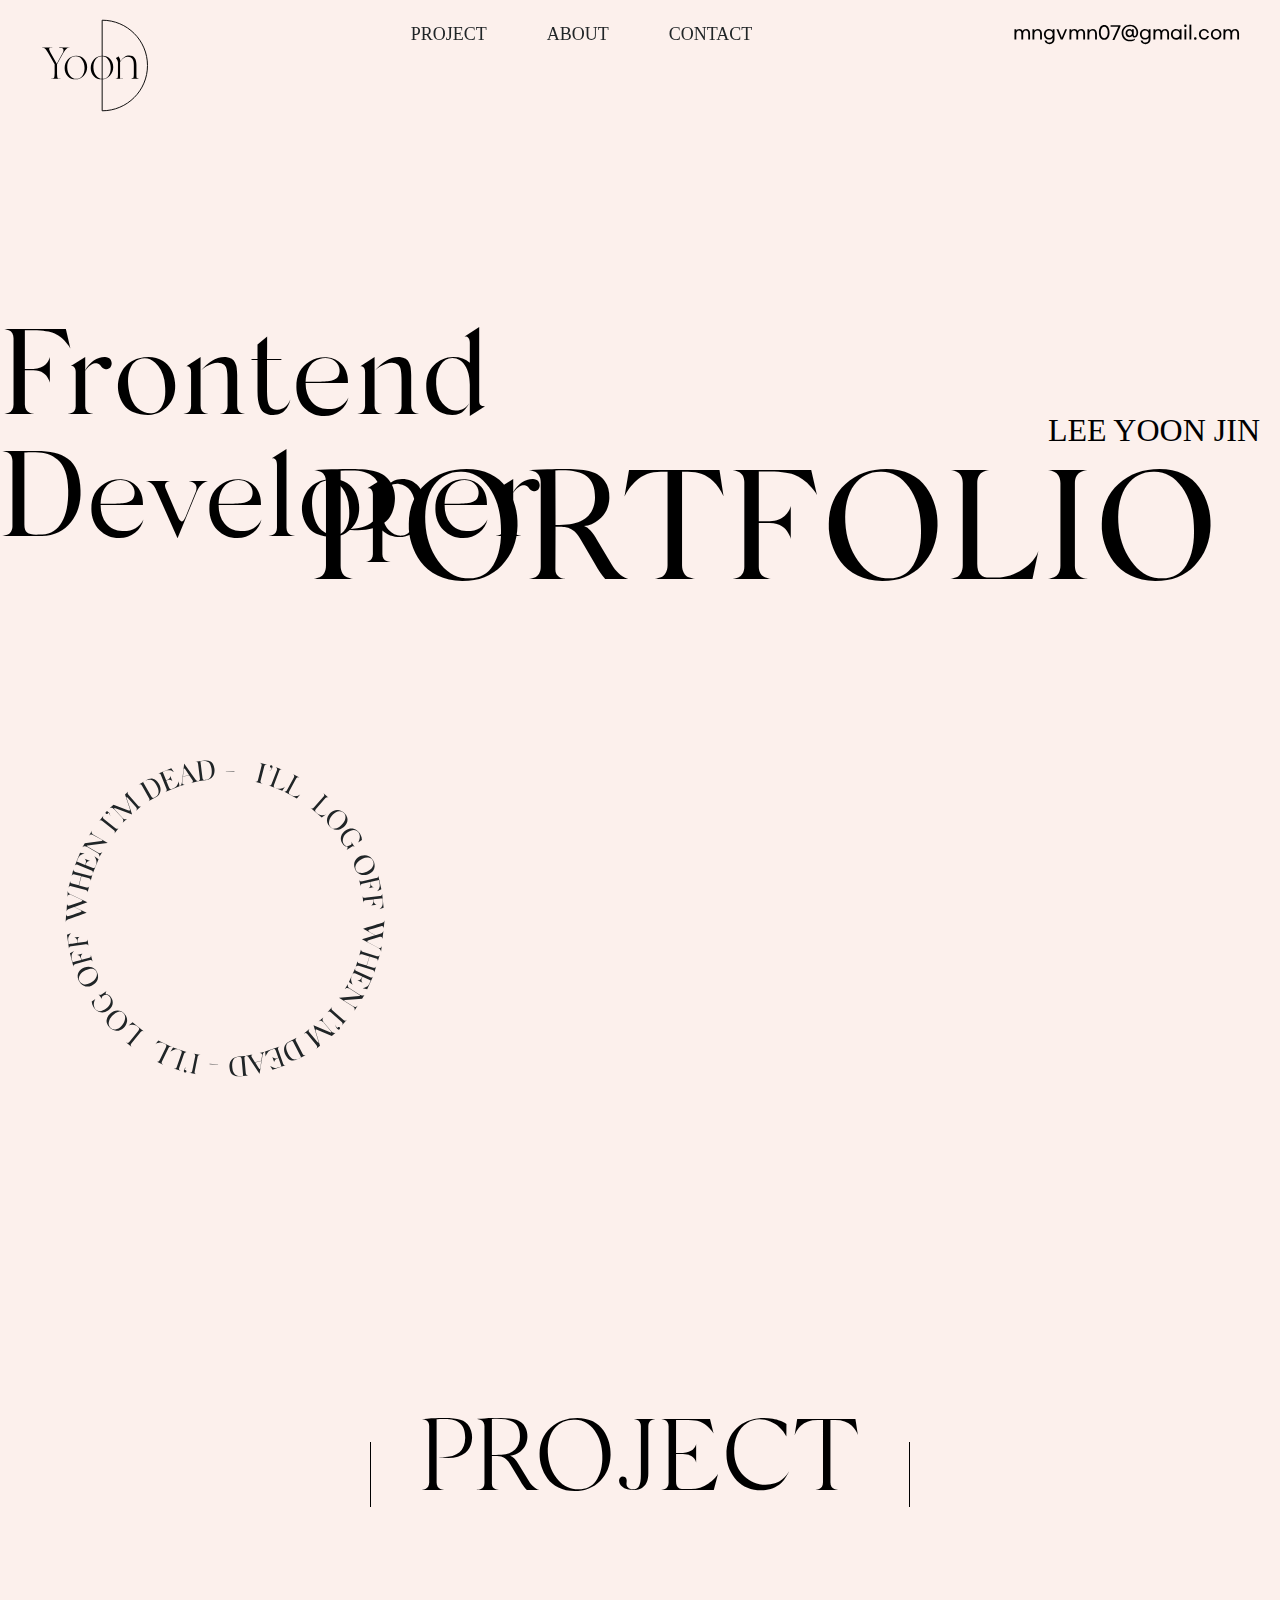
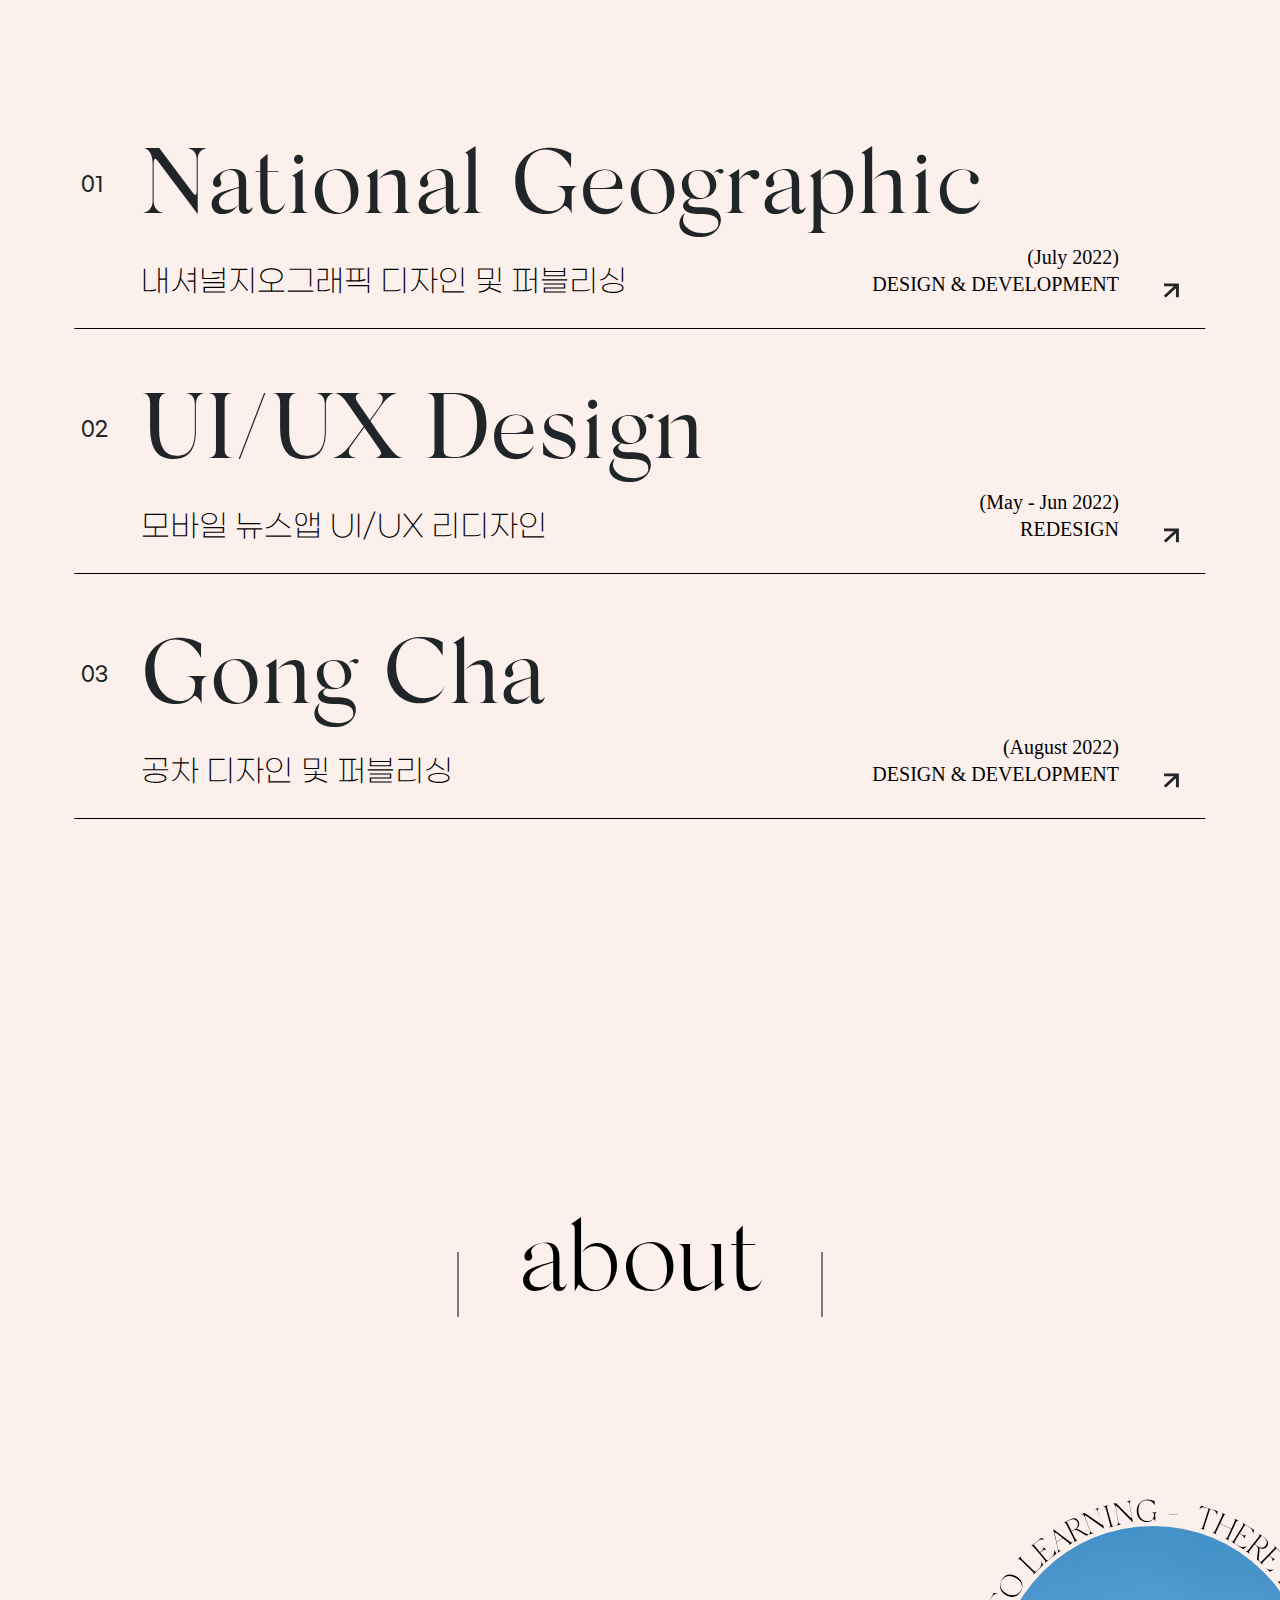
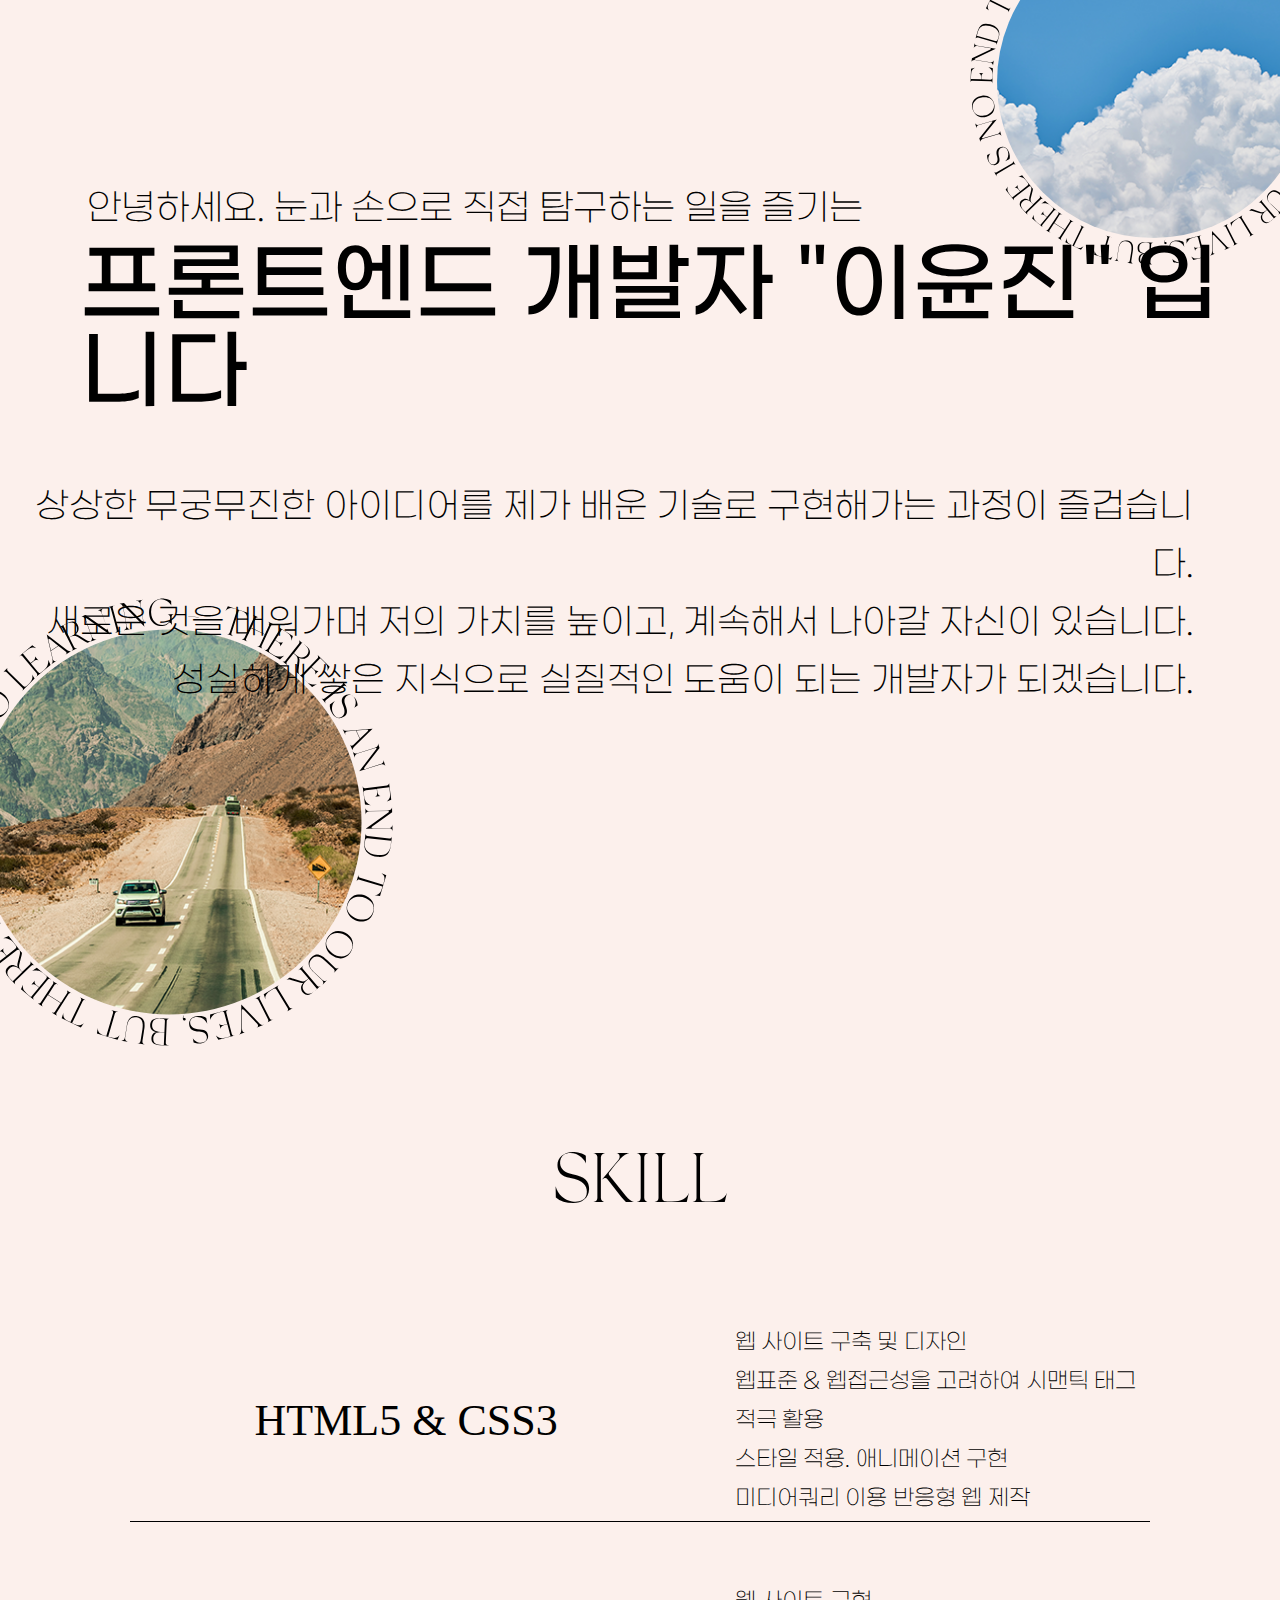
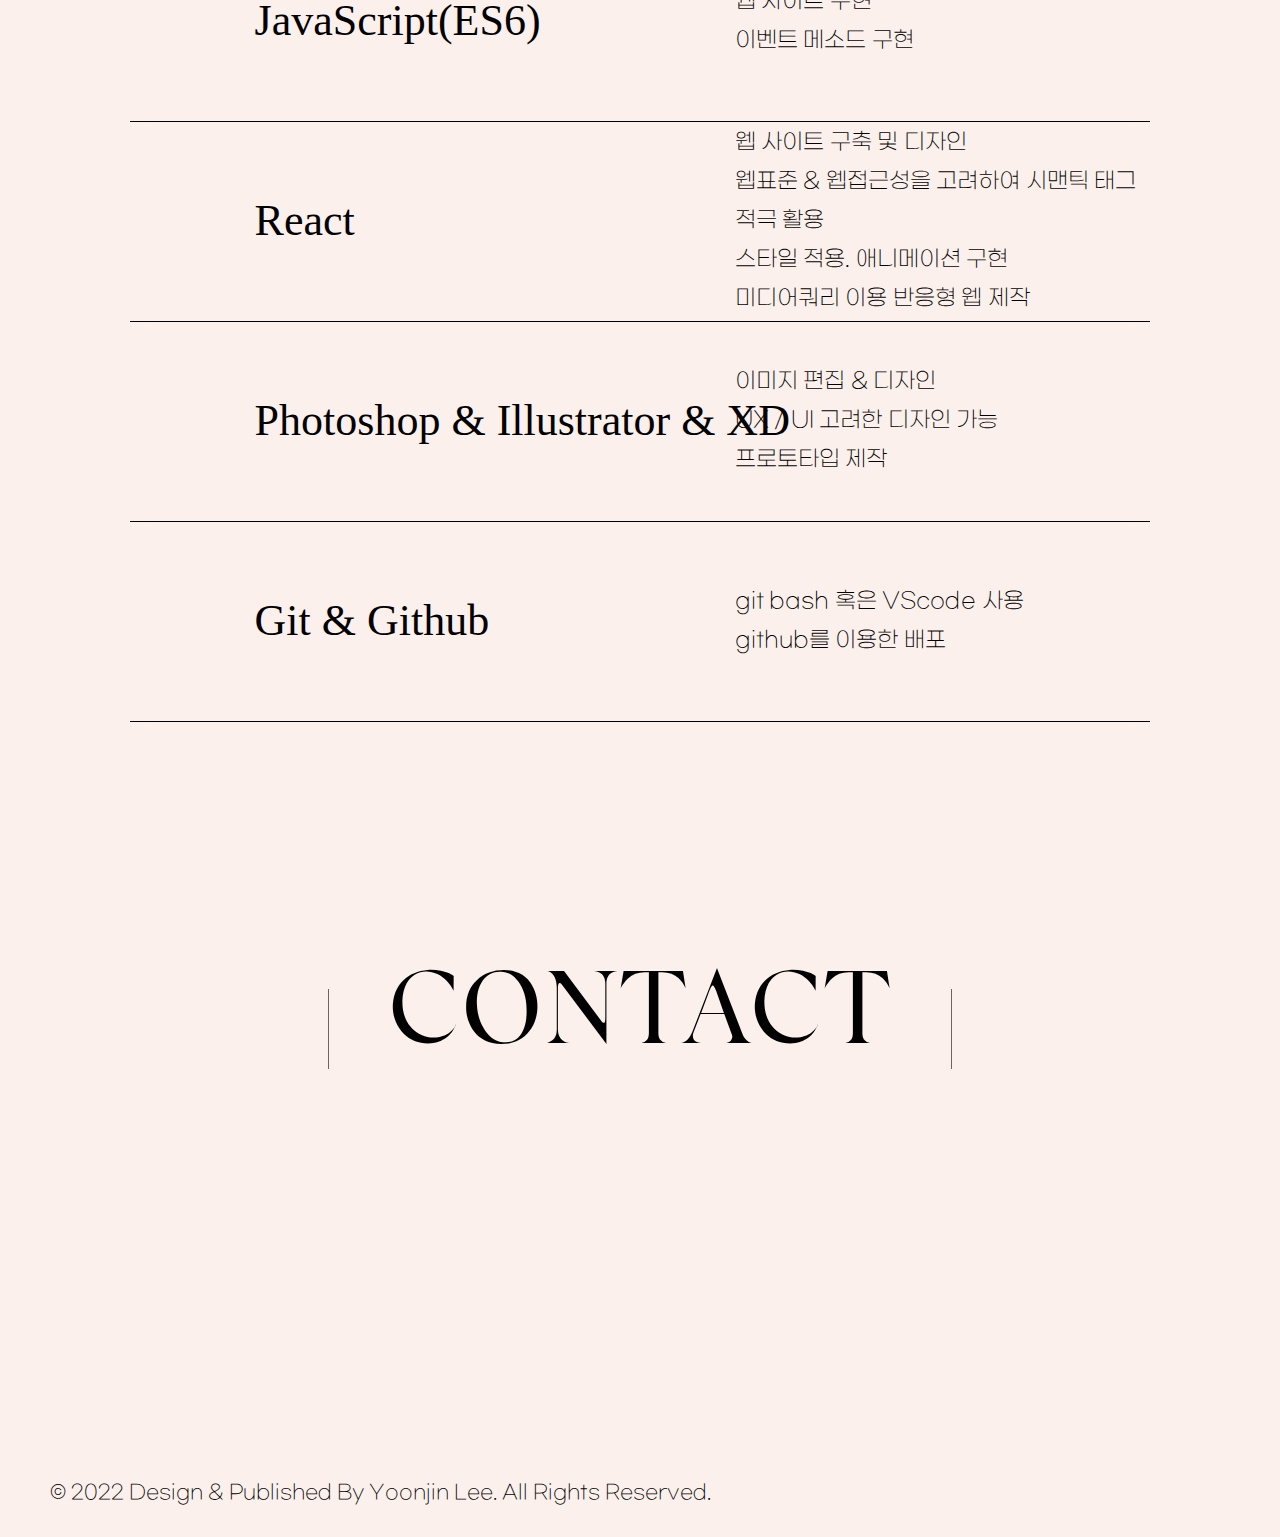
==== commit 668d2b50: "." ====
--- a/index.html
+++ b/index.html
@@ -72,7 +72,7 @@
         <h3>PROJECT</h3>
         <ul class="project_list">
           <li class="content">
-            <a href="https://nmgvnm.github.io/Portfolio/PROJECT/01">
+            <!-- <a href="https://nmgvnm.github.io/Portfolio/PROJECT/01"> -->
             <a href="https://leeyoonjin-portfolio.netlify.app/PROJECT/01">
               <span>01</span>
               <h2>National Geographic</h2>
